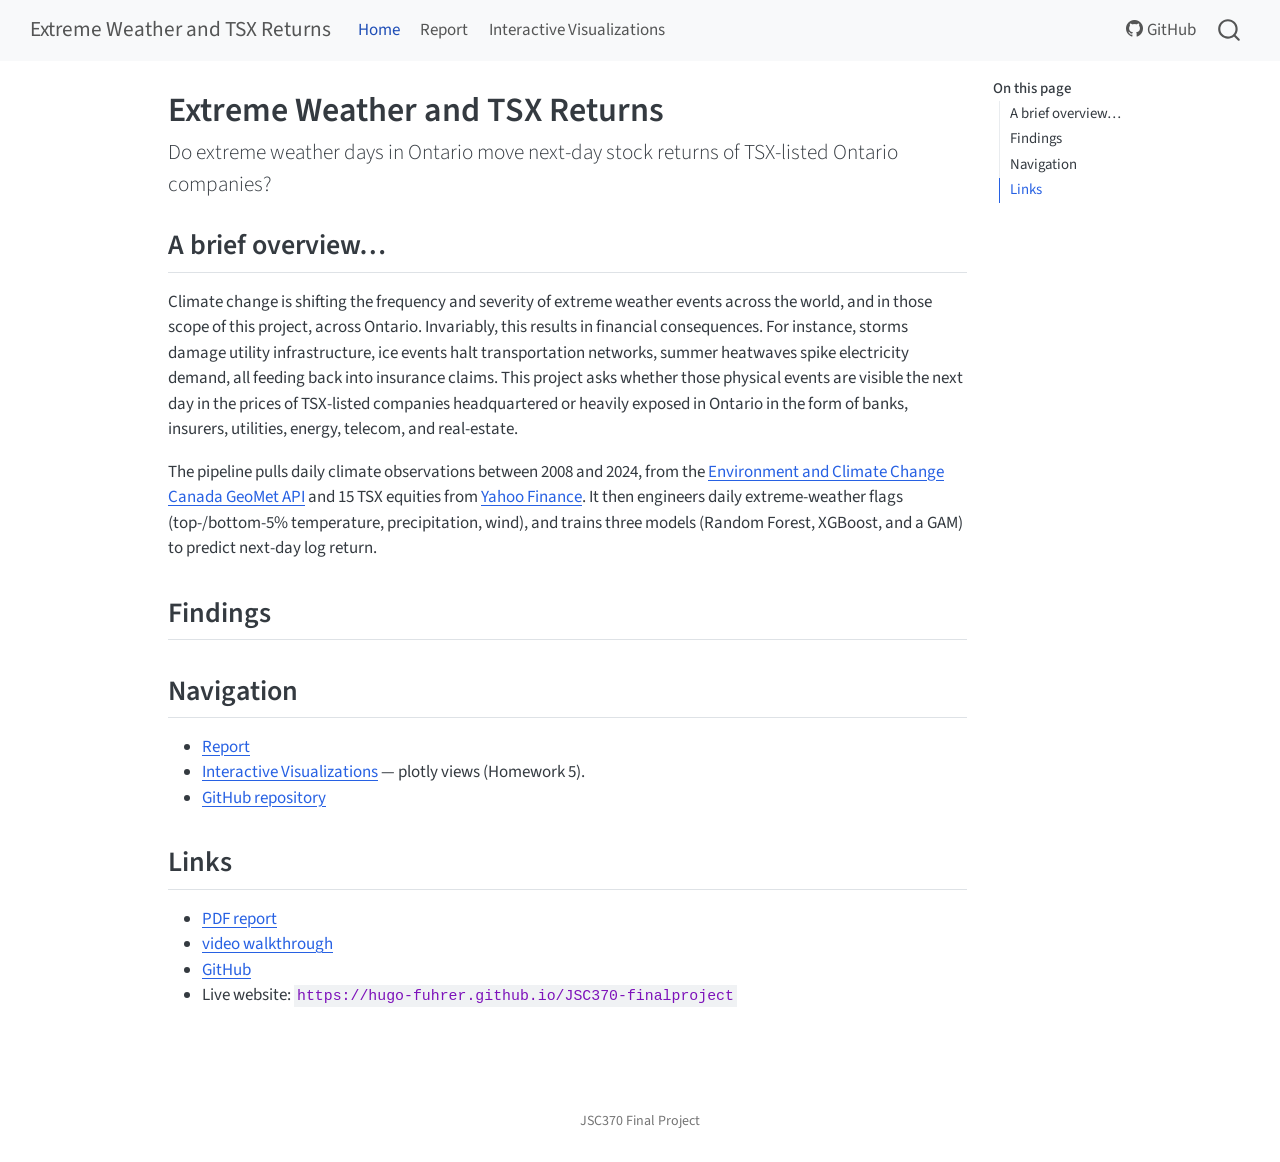
==== index.html @ 1f85025d "Built site for gh-pages" ====
<!DOCTYPE html>
<html xmlns="http://www.w3.org/1999/xhtml" lang="en" xml:lang="en"><head>

<meta charset="utf-8">
<meta name="generator" content="quarto-1.8.26">

<meta name="viewport" content="width=device-width, initial-scale=1.0, user-scalable=yes">


<title>Extreme Weather and TSX Returns</title>
<style>
code{white-space: pre-wrap;}
span.smallcaps{font-variant: small-caps;}
div.columns{display: flex; gap: min(4vw, 1.5em);}
div.column{flex: auto; overflow-x: auto;}
div.hanging-indent{margin-left: 1.5em; text-indent: -1.5em;}
ul.task-list{list-style: none;}
ul.task-list li input[type="checkbox"] {
  width: 0.8em;
  margin: 0 0.8em 0.2em -1em; /* quarto-specific, see https://github.com/quarto-dev/quarto-cli/issues/4556 */ 
  vertical-align: middle;
}
</style>


<script src="site_libs/quarto-nav/quarto-nav.js"></script>
<script src="site_libs/quarto-nav/headroom.min.js"></script>
<script src="site_libs/clipboard/clipboard.min.js"></script>
<script src="site_libs/quarto-search/autocomplete.umd.js"></script>
<script src="site_libs/quarto-search/fuse.min.js"></script>
<script src="site_libs/quarto-search/quarto-search.js"></script>
<meta name="quarto:offset" content="./">
<script src="site_libs/quarto-html/quarto.js" type="module"></script>
<script src="site_libs/quarto-html/tabsets/tabsets.js" type="module"></script>
<script src="site_libs/quarto-html/axe/axe-check.js" type="module"></script>
<script src="site_libs/quarto-html/popper.min.js"></script>
<script src="site_libs/quarto-html/tippy.umd.min.js"></script>
<script src="site_libs/quarto-html/anchor.min.js"></script>
<link href="site_libs/quarto-html/tippy.css" rel="stylesheet">
<link href="site_libs/quarto-html/quarto-syntax-highlighting-587c61ba64f3a5504c4d52d930310e48.css" rel="stylesheet" id="quarto-text-highlighting-styles">
<script src="site_libs/bootstrap/bootstrap.min.js"></script>
<link href="site_libs/bootstrap/bootstrap-icons.css" rel="stylesheet">
<link href="site_libs/bootstrap/bootstrap-35155b22413c9ef7a79a96887d465071.min.css" rel="stylesheet" append-hash="true" id="quarto-bootstrap" data-mode="light">
<script id="quarto-search-options" type="application/json">{
  "location": "navbar",
  "copy-button": false,
  "collapse-after": 3,
  "panel-placement": "end",
  "type": "overlay",
  "limit": 50,
  "keyboard-shortcut": [
    "f",
    "/",
    "s"
  ],
  "show-item-context": false,
  "language": {
    "search-no-results-text": "No results",
    "search-matching-documents-text": "matching documents",
    "search-copy-link-title": "Copy link to search",
    "search-hide-matches-text": "Hide additional matches",
    "search-more-match-text": "more match in this document",
    "search-more-matches-text": "more matches in this document",
    "search-clear-button-title": "Clear",
    "search-text-placeholder": "",
    "search-detached-cancel-button-title": "Cancel",
    "search-submit-button-title": "Submit",
    "search-label": "Search"
  }
}</script>


</head>

<body class="nav-fixed quarto-light">

<div id="quarto-search-results"></div>
  <header id="quarto-header" class="headroom fixed-top">
    <nav class="navbar navbar-expand-lg " data-bs-theme="dark">
      <div class="navbar-container container-fluid">
      <div class="navbar-brand-container mx-auto">
    <a class="navbar-brand" href="./index.html">
    <span class="navbar-title">Extreme Weather and TSX Returns</span>
    </a>
  </div>
            <div id="quarto-search" class="" title="Search"></div>
          <button class="navbar-toggler" type="button" data-bs-toggle="collapse" data-bs-target="#navbarCollapse" aria-controls="navbarCollapse" role="menu" aria-expanded="false" aria-label="Toggle navigation" onclick="if (window.quartoToggleHeadroom) { window.quartoToggleHeadroom(); }">
  <span class="navbar-toggler-icon"></span>
</button>
          <div class="collapse navbar-collapse" id="navbarCollapse">
            <ul class="navbar-nav navbar-nav-scroll me-auto">
  <li class="nav-item">
    <a class="nav-link active" href="./index.html" aria-current="page"> 
<span class="menu-text">Home</span></a>
  </li>  
  <li class="nav-item">
    <a class="nav-link" href="./report.html"> 
<span class="menu-text">Report</span></a>
  </li>  
  <li class="nav-item">
    <a class="nav-link" href="./viz.html"> 
<span class="menu-text">Interactive Visualizations</span></a>
  </li>  
</ul>
            <ul class="navbar-nav navbar-nav-scroll ms-auto">
  <li class="nav-item">
    <a class="nav-link" href="https://github.com/hugo-fuhrer/JSC370-finalproject"> <i class="bi bi-github" role="img">
</i> 
<span class="menu-text">GitHub</span></a>
  </li>  
</ul>
          </div> <!-- /navcollapse -->
            <div class="quarto-navbar-tools">
</div>
      </div> <!-- /container-fluid -->
    </nav>
</header>
<!-- content -->
<div id="quarto-content" class="quarto-container page-columns page-rows-contents page-layout-article page-navbar">
<!-- sidebar -->
<!-- margin-sidebar -->
    <div id="quarto-margin-sidebar" class="sidebar margin-sidebar">
        <nav id="TOC" role="doc-toc" class="toc-active">
    <h2 id="toc-title">On this page</h2>
   
  <ul>
  <li><a href="#a-brief-overview" id="toc-a-brief-overview" class="nav-link active" data-scroll-target="#a-brief-overview">A brief overview…</a></li>
  <li><a href="#findings" id="toc-findings" class="nav-link" data-scroll-target="#findings">Findings</a></li>
  <li><a href="#navigation" id="toc-navigation" class="nav-link" data-scroll-target="#navigation">Navigation</a></li>
  <li><a href="#links" id="toc-links" class="nav-link" data-scroll-target="#links">Links</a></li>
  </ul>
</nav>
    </div>
<!-- main -->
<main class="content" id="quarto-document-content">

<header id="title-block-header" class="quarto-title-block default">
<div class="quarto-title">
<h1 class="title">Extreme Weather and TSX Returns</h1>
<p class="subtitle lead">Do extreme weather days in Ontario move next-day stock returns of TSX-listed Ontario companies?</p>
</div>



<div class="quarto-title-meta">

    
  
    
  </div>
  


</header>


<section id="a-brief-overview" class="level2">
<h2 class="anchored" data-anchor-id="a-brief-overview">A brief overview…</h2>
<p>Climate change is shifting the frequency and severity of extreme weather events across the world, and in those scope of this project, across Ontario. Invariably, this results in financial consequences. For instance, storms damage utility infrastructure, ice events halt transportation networks, summer heatwaves spike electricity demand, all feeding back into insurance claims. This project asks whether those physical events are visible the next day in the prices of TSX-listed companies headquartered or heavily exposed in Ontario in the form of banks, insurers, utilities, energy, telecom, and real-estate.</p>
<p>The pipeline pulls daily climate observations between 2008 and 2024, from the <a href="https://api.weather.gc.ca/">Environment and Climate Change Canada GeoMet API</a> and 15 TSX equities from <a href="https://finance.yahoo.com/">Yahoo Finance</a>. It then engineers daily extreme-weather flags (top-/bottom-5% temperature, precipitation, wind), and trains three models (Random Forest, XGBoost, and a GAM) to predict next-day log return.</p>
</section>
<section id="findings" class="level2">
<h2 class="anchored" data-anchor-id="findings">Findings</h2>
</section>
<section id="navigation" class="level2">
<h2 class="anchored" data-anchor-id="navigation">Navigation</h2>
<ul>
<li><strong><a href="./report.html">Report</a></strong></li>
<li><strong><a href="./viz.html">Interactive Visualizations</a></strong> — plotly views (Homework 5).</li>
<li><strong><a href="https://github.com/hugo-fuhrer/JSC370-finalproject">GitHub repository</a></strong></li>
</ul>
</section>
<section id="links" class="level2">
<h2 class="anchored" data-anchor-id="links">Links</h2>
<ul>
<li><a href="report.pdf">PDF report</a></li>
<li><a href="">video walkthrough</a></li>
<li><a href="https://github.com/hugo-fuhrer/JSC370-finalproject">GitHub</a></li>
<li>Live website: <code>https://hugo-fuhrer.github.io/JSC370-finalproject</code></li>
</ul>


</section>

</main> <!-- /main -->
<script id="quarto-html-after-body" type="application/javascript">
  window.document.addEventListener("DOMContentLoaded", function (event) {
    const icon = "";
    const anchorJS = new window.AnchorJS();
    anchorJS.options = {
      placement: 'right',
      icon: icon
    };
    anchorJS.add('.anchored');
    const isCodeAnnotation = (el) => {
      for (const clz of el.classList) {
        if (clz.startsWith('code-annotation-')) {                     
          return true;
        }
      }
      return false;
    }
    const onCopySuccess = function(e) {
      // button target
      const button = e.trigger;
      // don't keep focus
      button.blur();
      // flash "checked"
      button.classList.add('code-copy-button-checked');
      var currentTitle = button.getAttribute("title");
      button.setAttribute("title", "Copied!");
      let tooltip;
      if (window.bootstrap) {
        button.setAttribute("data-bs-toggle", "tooltip");
        button.setAttribute("data-bs-placement", "left");
        button.setAttribute("data-bs-title", "Copied!");
        tooltip = new bootstrap.Tooltip(button, 
          { trigger: "manual", 
            customClass: "code-copy-button-tooltip",
            offset: [0, -8]});
        tooltip.show();    
      }
      setTimeout(function() {
        if (tooltip) {
          tooltip.hide();
          button.removeAttribute("data-bs-title");
          button.removeAttribute("data-bs-toggle");
          button.removeAttribute("data-bs-placement");
        }
        button.setAttribute("title", currentTitle);
        button.classList.remove('code-copy-button-checked');
      }, 1000);
      // clear code selection
      e.clearSelection();
    }
    const getTextToCopy = function(trigger) {
      const outerScaffold = trigger.parentElement.cloneNode(true);
      const codeEl = outerScaffold.querySelector('code');
      for (const childEl of codeEl.children) {
        if (isCodeAnnotation(childEl)) {
          childEl.remove();
        }
      }
      return codeEl.innerText;
    }
    const clipboard = new window.ClipboardJS('.code-copy-button:not([data-in-quarto-modal])', {
      text: getTextToCopy
    });
    clipboard.on('success', onCopySuccess);
    if (window.document.getElementById('quarto-embedded-source-code-modal')) {
      const clipboardModal = new window.ClipboardJS('.code-copy-button[data-in-quarto-modal]', {
        text: getTextToCopy,
        container: window.document.getElementById('quarto-embedded-source-code-modal')
      });
      clipboardModal.on('success', onCopySuccess);
    }
      var localhostRegex = new RegExp(/^(?:http|https):\/\/localhost\:?[0-9]*\//);
      var mailtoRegex = new RegExp(/^mailto:/);
        var filterRegex = new RegExp('/' + window.location.host + '/');
      var isInternal = (href) => {
          return filterRegex.test(href) || localhostRegex.test(href) || mailtoRegex.test(href);
      }
      // Inspect non-navigation links and adorn them if external
     var links = window.document.querySelectorAll('a[href]:not(.nav-link):not(.navbar-brand):not(.toc-action):not(.sidebar-link):not(.sidebar-item-toggle):not(.pagination-link):not(.no-external):not([aria-hidden]):not(.dropdown-item):not(.quarto-navigation-tool):not(.about-link)');
      for (var i=0; i<links.length; i++) {
        const link = links[i];
        if (!isInternal(link.href)) {
          // undo the damage that might have been done by quarto-nav.js in the case of
          // links that we want to consider external
          if (link.dataset.originalHref !== undefined) {
            link.href = link.dataset.originalHref;
          }
        }
      }
    function tippyHover(el, contentFn, onTriggerFn, onUntriggerFn) {
      const config = {
        allowHTML: true,
        maxWidth: 500,
        delay: 100,
        arrow: false,
        appendTo: function(el) {
            return el.parentElement;
        },
        interactive: true,
        interactiveBorder: 10,
        theme: 'quarto',
        placement: 'bottom-start',
      };
      if (contentFn) {
        config.content = contentFn;
      }
      if (onTriggerFn) {
        config.onTrigger = onTriggerFn;
      }
      if (onUntriggerFn) {
        config.onUntrigger = onUntriggerFn;
      }
      window.tippy(el, config); 
    }
    const noterefs = window.document.querySelectorAll('a[role="doc-noteref"]');
    for (var i=0; i<noterefs.length; i++) {
      const ref = noterefs[i];
      tippyHover(ref, function() {
        // use id or data attribute instead here
        let href = ref.getAttribute('data-footnote-href') || ref.getAttribute('href');
        try { href = new URL(href).hash; } catch {}
        const id = href.replace(/^#\/?/, "");
        const note = window.document.getElementById(id);
        if (note) {
          return note.innerHTML;
        } else {
          return "";
        }
      });
    }
    const xrefs = window.document.querySelectorAll('a.quarto-xref');
    const processXRef = (id, note) => {
      // Strip column container classes
      const stripColumnClz = (el) => {
        el.classList.remove("page-full", "page-columns");
        if (el.children) {
          for (const child of el.children) {
            stripColumnClz(child);
          }
        }
      }
      stripColumnClz(note)
      if (id === null || id.startsWith('sec-')) {
        // Special case sections, only their first couple elements
        const container = document.createElement("div");
        if (note.children && note.children.length > 2) {
          container.appendChild(note.children[0].cloneNode(true));
          for (let i = 1; i < note.children.length; i++) {
            const child = note.children[i];
            if (child.tagName === "P" && child.innerText === "") {
              continue;
            } else {
              container.appendChild(child.cloneNode(true));
              break;
            }
          }
          if (window.Quarto?.typesetMath) {
            window.Quarto.typesetMath(container);
          }
          return container.innerHTML
        } else {
          if (window.Quarto?.typesetMath) {
            window.Quarto.typesetMath(note);
          }
          return note.innerHTML;
        }
      } else {
        // Remove any anchor links if they are present
        const anchorLink = note.querySelector('a.anchorjs-link');
        if (anchorLink) {
          anchorLink.remove();
        }
        if (window.Quarto?.typesetMath) {
          window.Quarto.typesetMath(note);
        }
        if (note.classList.contains("callout")) {
          return note.outerHTML;
        } else {
          return note.innerHTML;
        }
      }
    }
    for (var i=0; i<xrefs.length; i++) {
      const xref = xrefs[i];
      tippyHover(xref, undefined, function(instance) {
        instance.disable();
        let url = xref.getAttribute('href');
        let hash = undefined; 
        if (url.startsWith('#')) {
          hash = url;
        } else {
          try { hash = new URL(url).hash; } catch {}
        }
        if (hash) {
          const id = hash.replace(/^#\/?/, "");
          const note = window.document.getElementById(id);
          if (note !== null) {
            try {
              const html = processXRef(id, note.cloneNode(true));
              instance.setContent(html);
            } finally {
              instance.enable();
              instance.show();
            }
          } else {
            // See if we can fetch this
            fetch(url.split('#')[0])
            .then(res => res.text())
            .then(html => {
              const parser = new DOMParser();
              const htmlDoc = parser.parseFromString(html, "text/html");
              const note = htmlDoc.getElementById(id);
              if (note !== null) {
                const html = processXRef(id, note);
                instance.setContent(html);
              } 
            }).finally(() => {
              instance.enable();
              instance.show();
            });
          }
        } else {
          // See if we can fetch a full url (with no hash to target)
          // This is a special case and we should probably do some content thinning / targeting
          fetch(url)
          .then(res => res.text())
          .then(html => {
            const parser = new DOMParser();
            const htmlDoc = parser.parseFromString(html, "text/html");
            const note = htmlDoc.querySelector('main.content');
            if (note !== null) {
              // This should only happen for chapter cross references
              // (since there is no id in the URL)
              // remove the first header
              if (note.children.length > 0 && note.children[0].tagName === "HEADER") {
                note.children[0].remove();
              }
              const html = processXRef(null, note);
              instance.setContent(html);
            } 
          }).finally(() => {
            instance.enable();
            instance.show();
          });
        }
      }, function(instance) {
      });
    }
        let selectedAnnoteEl;
        const selectorForAnnotation = ( cell, annotation) => {
          let cellAttr = 'data-code-cell="' + cell + '"';
          let lineAttr = 'data-code-annotation="' +  annotation + '"';
          const selector = 'span[' + cellAttr + '][' + lineAttr + ']';
          return selector;
        }
        const selectCodeLines = (annoteEl) => {
          const doc = window.document;
          const targetCell = annoteEl.getAttribute("data-target-cell");
          const targetAnnotation = annoteEl.getAttribute("data-target-annotation");
          const annoteSpan = window.document.querySelector(selectorForAnnotation(targetCell, targetAnnotation));
          const lines = annoteSpan.getAttribute("data-code-lines").split(",");
          const lineIds = lines.map((line) => {
            return targetCell + "-" + line;
          })
          let top = null;
          let height = null;
          let parent = null;
          if (lineIds.length > 0) {
              //compute the position of the single el (top and bottom and make a div)
              const el = window.document.getElementById(lineIds[0]);
              top = el.offsetTop;
              height = el.offsetHeight;
              parent = el.parentElement.parentElement;
            if (lineIds.length > 1) {
              const lastEl = window.document.getElementById(lineIds[lineIds.length - 1]);
              const bottom = lastEl.offsetTop + lastEl.offsetHeight;
              height = bottom - top;
            }
            if (top !== null && height !== null && parent !== null) {
              // cook up a div (if necessary) and position it 
              let div = window.document.getElementById("code-annotation-line-highlight");
              if (div === null) {
                div = window.document.createElement("div");
                div.setAttribute("id", "code-annotation-line-highlight");
                div.style.position = 'absolute';
                parent.appendChild(div);
              }
              div.style.top = top - 2 + "px";
              div.style.height = height + 4 + "px";
              div.style.left = 0;
              let gutterDiv = window.document.getElementById("code-annotation-line-highlight-gutter");
              if (gutterDiv === null) {
                gutterDiv = window.document.createElement("div");
                gutterDiv.setAttribute("id", "code-annotation-line-highlight-gutter");
                gutterDiv.style.position = 'absolute';
                const codeCell = window.document.getElementById(targetCell);
                const gutter = codeCell.querySelector('.code-annotation-gutter');
                gutter.appendChild(gutterDiv);
              }
              gutterDiv.style.top = top - 2 + "px";
              gutterDiv.style.height = height + 4 + "px";
            }
            selectedAnnoteEl = annoteEl;
          }
        };
        const unselectCodeLines = () => {
          const elementsIds = ["code-annotation-line-highlight", "code-annotation-line-highlight-gutter"];
          elementsIds.forEach((elId) => {
            const div = window.document.getElementById(elId);
            if (div) {
              div.remove();
            }
          });
          selectedAnnoteEl = undefined;
        };
          // Handle positioning of the toggle
      window.addEventListener(
        "resize",
        throttle(() => {
          elRect = undefined;
          if (selectedAnnoteEl) {
            selectCodeLines(selectedAnnoteEl);
          }
        }, 10)
      );
      function throttle(fn, ms) {
      let throttle = false;
      let timer;
        return (...args) => {
          if(!throttle) { // first call gets through
              fn.apply(this, args);
              throttle = true;
          } else { // all the others get throttled
              if(timer) clearTimeout(timer); // cancel #2
              timer = setTimeout(() => {
                fn.apply(this, args);
                timer = throttle = false;
              }, ms);
          }
        };
      }
        // Attach click handler to the DT
        const annoteDls = window.document.querySelectorAll('dt[data-target-cell]');
        for (const annoteDlNode of annoteDls) {
          annoteDlNode.addEventListener('click', (event) => {
            const clickedEl = event.target;
            if (clickedEl !== selectedAnnoteEl) {
              unselectCodeLines();
              const activeEl = window.document.querySelector('dt[data-target-cell].code-annotation-active');
              if (activeEl) {
                activeEl.classList.remove('code-annotation-active');
              }
              selectCodeLines(clickedEl);
              clickedEl.classList.add('code-annotation-active');
            } else {
              // Unselect the line
              unselectCodeLines();
              clickedEl.classList.remove('code-annotation-active');
            }
          });
        }
    const findCites = (el) => {
      const parentEl = el.parentElement;
      if (parentEl) {
        const cites = parentEl.dataset.cites;
        if (cites) {
          return {
            el,
            cites: cites.split(' ')
          };
        } else {
          return findCites(el.parentElement)
        }
      } else {
        return undefined;
      }
    };
    var bibliorefs = window.document.querySelectorAll('a[role="doc-biblioref"]');
    for (var i=0; i<bibliorefs.length; i++) {
      const ref = bibliorefs[i];
      const citeInfo = findCites(ref);
      if (citeInfo) {
        tippyHover(citeInfo.el, function() {
          var popup = window.document.createElement('div');
          citeInfo.cites.forEach(function(cite) {
            var citeDiv = window.document.createElement('div');
            citeDiv.classList.add('hanging-indent');
            citeDiv.classList.add('csl-entry');
            var biblioDiv = window.document.getElementById('ref-' + cite);
            if (biblioDiv) {
              citeDiv.innerHTML = biblioDiv.innerHTML;
            }
            popup.appendChild(citeDiv);
          });
          return popup.innerHTML;
        });
      }
    }
  });
  </script>
</div> <!-- /content -->
<footer class="footer">
  <div class="nav-footer">
    <div class="nav-footer-left">
      &nbsp;
    </div>   
    <div class="nav-footer-center">
<p>JSC370 Final Project</p>
</div>
    <div class="nav-footer-right">
      &nbsp;
    </div>
  </div>
</footer>




</body></html>
---- site_libs/quarto-html/tippy.css ----
.tippy-box[data-animation=fade][data-state=hidden]{opacity:0}[data-tippy-root]{max-width:calc(100vw - 10px)}.tippy-box{position:relative;background-color:#333;color:#fff;border-radius:4px;font-size:14px;line-height:1.4;white-space:normal;outline:0;transition-property:transform,visibility,opacity}.tippy-box[data-placement^=top]>.tippy-arrow{bottom:0}.tippy-box[data-placement^=top]>.tippy-arrow:before{bottom:-7px;left:0;border-width:8px 8px 0;border-top-color:initial;transform-origin:center top}.tippy-box[data-placement^=bottom]>.tippy-arrow{top:0}.tippy-box[data-placement^=bottom]>.tippy-arrow:before{top:-7px;left:0;border-width:0 8px 8px;border-bottom-color:initial;transform-origin:center bottom}.tippy-box[data-placement^=left]>.tippy-arrow{right:0}.tippy-box[data-placement^=left]>.tippy-arrow:before{border-width:8px 0 8px 8px;border-left-color:initial;right:-7px;transform-origin:center left}.tippy-box[data-placement^=right]>.tippy-arrow{left:0}.tippy-box[data-placement^=right]>.tippy-arrow:before{left:-7px;border-width:8px 8px 8px 0;border-right-color:initial;transform-origin:center right}.tippy-box[data-inertia][data-state=visible]{transition-timing-function:cubic-bezier(.54,1.5,.38,1.11)}.tippy-arrow{width:16px;height:16px;color:#333}.tippy-arrow:before{content:"";position:absolute;border-color:transparent;border-style:solid}.tippy-content{position:relative;padding:5px 9px;z-index:1}
---- site_libs/quarto-html/quarto-syntax-highlighting-587c61ba64f3a5504c4d52d930310e48.css ----
/* quarto syntax highlight colors */
:root {
  --quarto-hl-ot-color: #003B4F;
  --quarto-hl-at-color: #657422;
  --quarto-hl-ss-color: #20794D;
  --quarto-hl-an-color: #5E5E5E;
  --quarto-hl-fu-color: #4758AB;
  --quarto-hl-st-color: #20794D;
  --quarto-hl-cf-color: #003B4F;
  --quarto-hl-op-color: #5E5E5E;
  --quarto-hl-er-color: #AD0000;
  --quarto-hl-bn-color: #AD0000;
  --quarto-hl-al-color: #AD0000;
  --quarto-hl-va-color: #111111;
  --quarto-hl-bu-color: inherit;
  --quarto-hl-ex-color: inherit;
  --quarto-hl-pp-color: #AD0000;
  --quarto-hl-in-color: #5E5E5E;
  --quarto-hl-vs-color: #20794D;
  --quarto-hl-wa-color: #5E5E5E;
  --quarto-hl-do-color: #5E5E5E;
  --quarto-hl-im-color: #00769E;
  --quarto-hl-ch-color: #20794D;
  --quarto-hl-dt-color: #AD0000;
  --quarto-hl-fl-color: #AD0000;
  --quarto-hl-co-color: #5E5E5E;
  --quarto-hl-cv-color: #5E5E5E;
  --quarto-hl-cn-color: #8f5902;
  --quarto-hl-sc-color: #5E5E5E;
  --quarto-hl-dv-color: #AD0000;
  --quarto-hl-kw-color: #003B4F;
}

/* other quarto variables */
:root {
  --quarto-font-monospace: SFMono-Regular, Menlo, Monaco, Consolas, "Liberation Mono", "Courier New", monospace;
}

/* syntax highlight based on Pandoc's rules */
pre > code.sourceCode > span {
  color: #003B4F;
}

code.sourceCode > span {
  color: #003B4F;
}

div.sourceCode,
div.sourceCode pre.sourceCode {
  color: #003B4F;
}

/* Normal */
code span {
  color: #003B4F;
}

/* Alert */
code span.al {
  color: #AD0000;
  font-style: inherit;
}

/* Annotation */
code span.an {
  color: #5E5E5E;
  font-style: inherit;
}

/* Attribute */
code span.at {
  color: #657422;
  font-style: inherit;
}

/* BaseN */
code span.bn {
  color: #AD0000;
  font-style: inherit;
}

/* BuiltIn */
code span.bu {
  font-style: inherit;
}

/* ControlFlow */
code span.cf {
  color: #003B4F;
  font-weight: bold;
  font-style: inherit;
}

/* Char */
code span.ch {
  color: #20794D;
  font-style: inherit;
}

/* Constant */
code span.cn {
  color: #8f5902;
  font-style: inherit;
}

/* Comment */
code span.co {
  color: #5E5E5E;
  font-style: inherit;
}

/* CommentVar */
code span.cv {
  color: #5E5E5E;
  font-style: italic;
}

/* Documentation */
code span.do {
  color: #5E5E5E;
  font-style: italic;
}

/* DataType */
code span.dt {
  color: #AD0000;
  font-style: inherit;
}

/* DecVal */
code span.dv {
  color: #AD0000;
  font-style: inherit;
}

/* Error */
code span.er {
  color: #AD0000;
  font-style: inherit;
}

/* Extension */
code span.ex {
  font-style: inherit;
}

/* Float */
code span.fl {
  color: #AD0000;
  font-style: inherit;
}

/* Function */
code span.fu {
  color: #4758AB;
  font-style: inherit;
}

/* Import */
code span.im {
  color: #00769E;
  font-style: inherit;
}

/* Information */
code span.in {
  color: #5E5E5E;
  font-style: inherit;
}

/* Keyword */
code span.kw {
  color: #003B4F;
  font-weight: bold;
  font-style: inherit;
}

/* Operator */
code span.op {
  color: #5E5E5E;
  font-style: inherit;
}

/* Other */
code span.ot {
  color: #003B4F;
  font-style: inherit;
}

/* Preprocessor */
code span.pp {
  color: #AD0000;
  font-style: inherit;
}

/* SpecialChar */
code span.sc {
  color: #5E5E5E;
  font-style: inherit;
}

/* SpecialString */
code span.ss {
  color: #20794D;
  font-style: inherit;
}

/* String */
code span.st {
  color: #20794D;
  font-style: inherit;
}

/* Variable */
code span.va {
  color: #111111;
  font-style: inherit;
}

/* VerbatimString */
code span.vs {
  color: #20794D;
  font-style: inherit;
}

/* Warning */
code span.wa {
  color: #5E5E5E;
  font-style: italic;
}

.prevent-inlining {
  content: "</";
}

/*# sourceMappingURL=2dce1cc6c82594539e1579de68416b47.css.map */
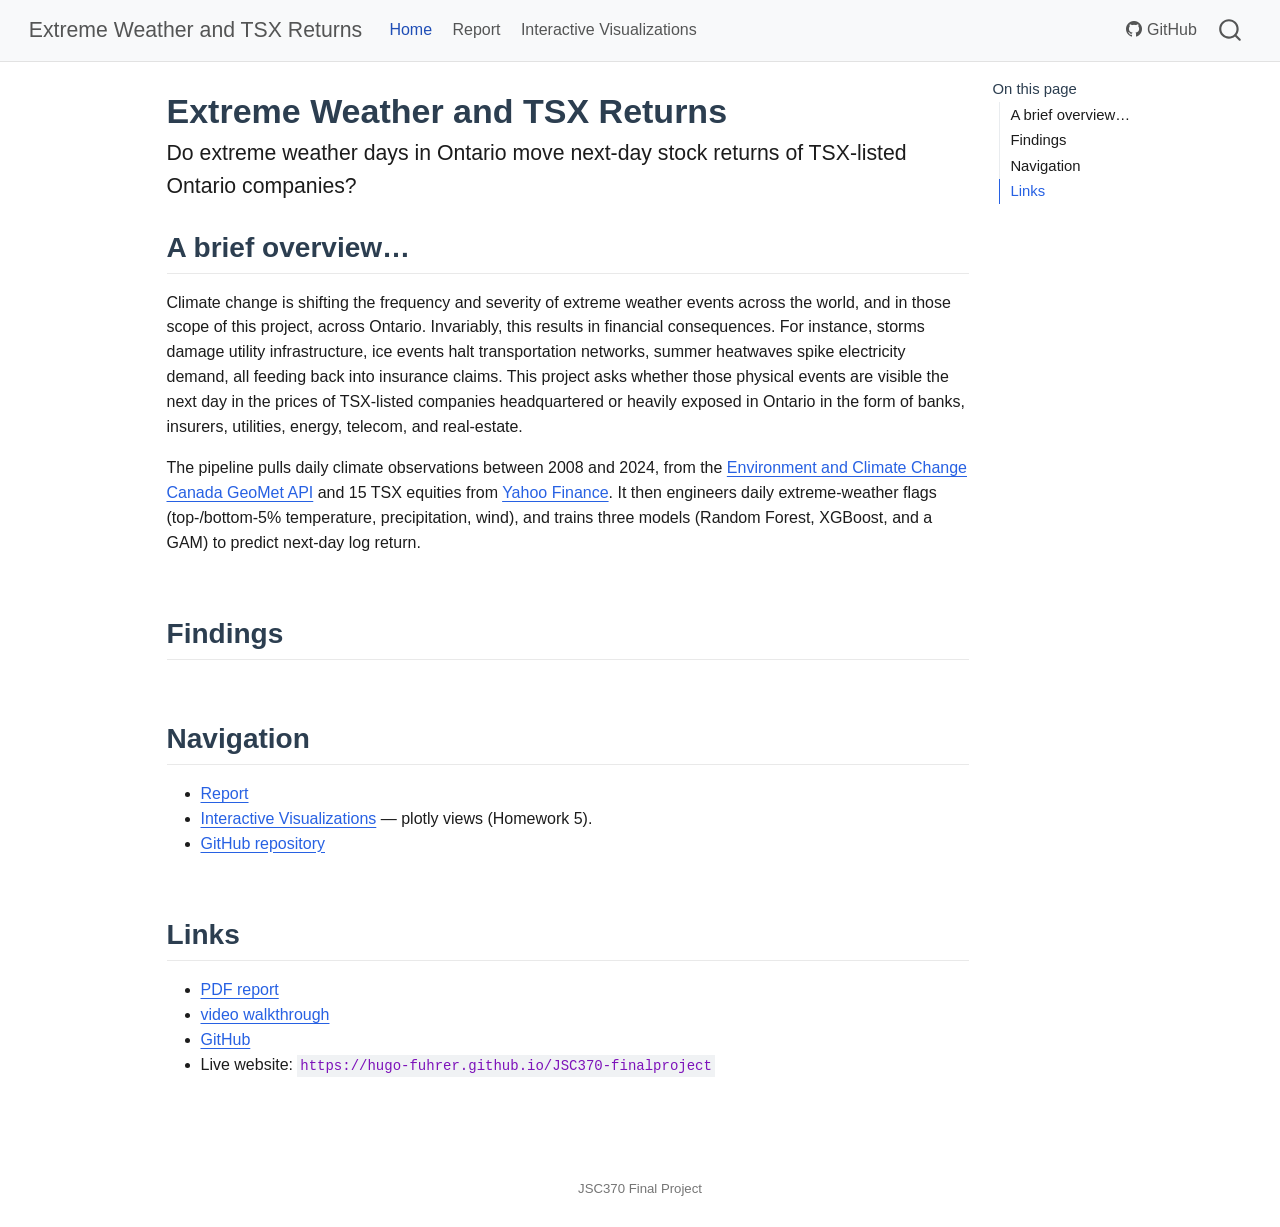
==== commit 368ec310: "Built site for gh-pages" ====
--- a/index.html
+++ b/index.html
@@ -70,6 +70,7 @@
 }</script>
 
 
+<link rel="stylesheet" href="styles.css">
 </head>
 
 <body class="nav-fixed quarto-light">
@@ -256,7 +257,7 @@
     }
       var localhostRegex = new RegExp(/^(?:http|https):\/\/localhost\:?[0-9]*\//);
       var mailtoRegex = new RegExp(/^mailto:/);
-        var filterRegex = new RegExp('/' + window.location.host + '/');
+        var filterRegex = new RegExp("https:\/\/hugo-fuhrer\.github\.io\/JSC370-finalproject\/");
       var isInternal = (href) => {
           return filterRegex.test(href) || localhostRegex.test(href) || mailtoRegex.test(href);
       }
--- a/styles.css
+++ b/styles.css
@@ -0,0 +1,80 @@
+/* JSC370 Final Project styles */
+
+body {
+  font-family: -apple-system, BlinkMacSystemFont, "Segoe UI", Roboto,
+               "Helvetica Neue", Arial, sans-serif;
+  line-height: 1.55;
+  font-size: 16px;
+  color: #1c1c1c;
+}
+
+.navbar {
+  border-bottom: 1px solid #e2e2e2;
+}
+
+h1, h2, h3 {
+  font-weight: 600;
+  color: #2c3e50;
+}
+
+h2 {
+  margin-top: 2.2em;
+  border-bottom: 1px solid #e9e9e9;
+  padding-bottom: 0.3em;
+}
+
+h3 {
+  margin-top: 1.6em;
+}
+
+figure img {
+  max-width: 100%;
+  height: auto;
+  display: block;
+  margin: 1em auto;
+}
+
+figcaption {
+  font-size: 0.92em;
+  color: #555;
+  text-align: center;
+  margin-top: 0.4em;
+  font-style: italic;
+}
+
+table {
+  margin: 1em auto;
+  border-collapse: collapse;
+}
+
+table th {
+  background: #f6f8fa;
+  padding: 0.55em 0.9em;
+  border-bottom: 2px solid #d1d5da;
+}
+
+table td {
+  padding: 0.45em 0.9em;
+  border-bottom: 1px solid #eaecef;
+}
+
+blockquote {
+  border-left: 4px solid #3b76b8;
+  padding-left: 1em;
+  color: #444;
+  font-style: italic;
+}
+
+iframe {
+  width: 100%;
+  border: 1px solid #ccc;
+  border-radius: 4px;
+}
+
+.summary-callout {
+  background: #f4f9ff;
+  border-left: 4px solid #3b76b8;
+  padding: 1em 1.2em;
+  margin: 1.5em 0;
+  border-radius: 0 4px 4px 0;
+}
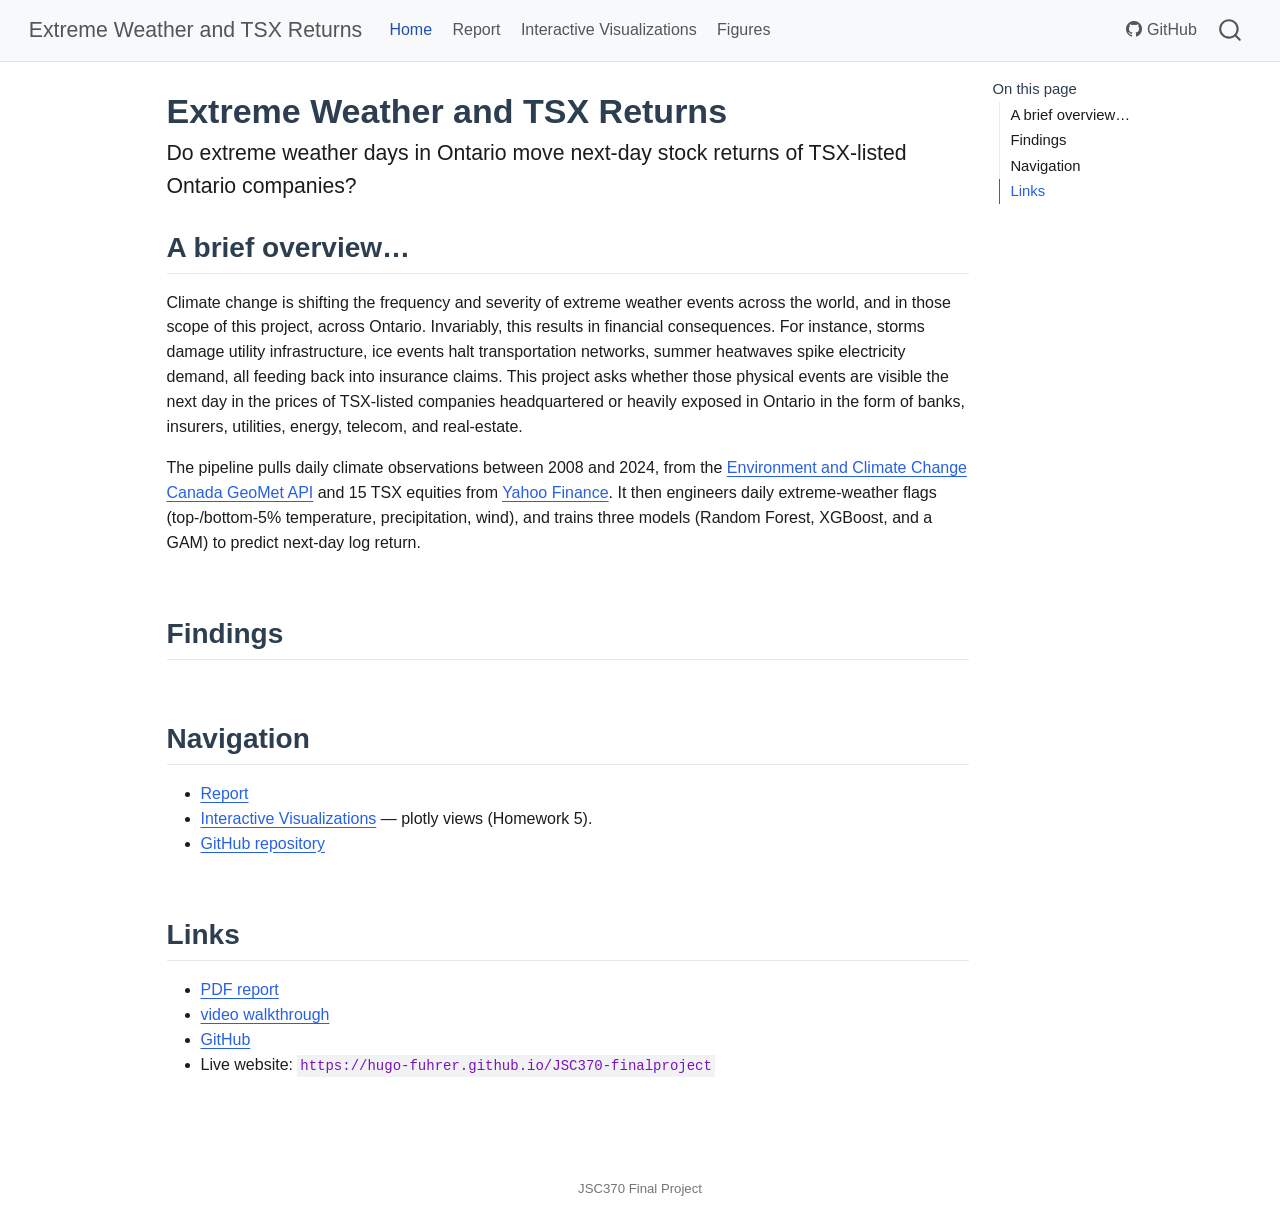
==== commit 2634a222: "Built site for gh-pages" ====
--- a/index.html
+++ b/index.html
@@ -101,6 +101,10 @@
   <li class="nav-item">
     <a class="nav-link" href="./viz.html"> 
 <span class="menu-text">Interactive Visualizations</span></a>
+  </li>  
+  <li class="nav-item">
+    <a class="nav-link" href="./figures.html"> 
+<span class="menu-text">Figures</span></a>
   </li>  
 </ul>
             <ul class="navbar-nav navbar-nav-scroll ms-auto">
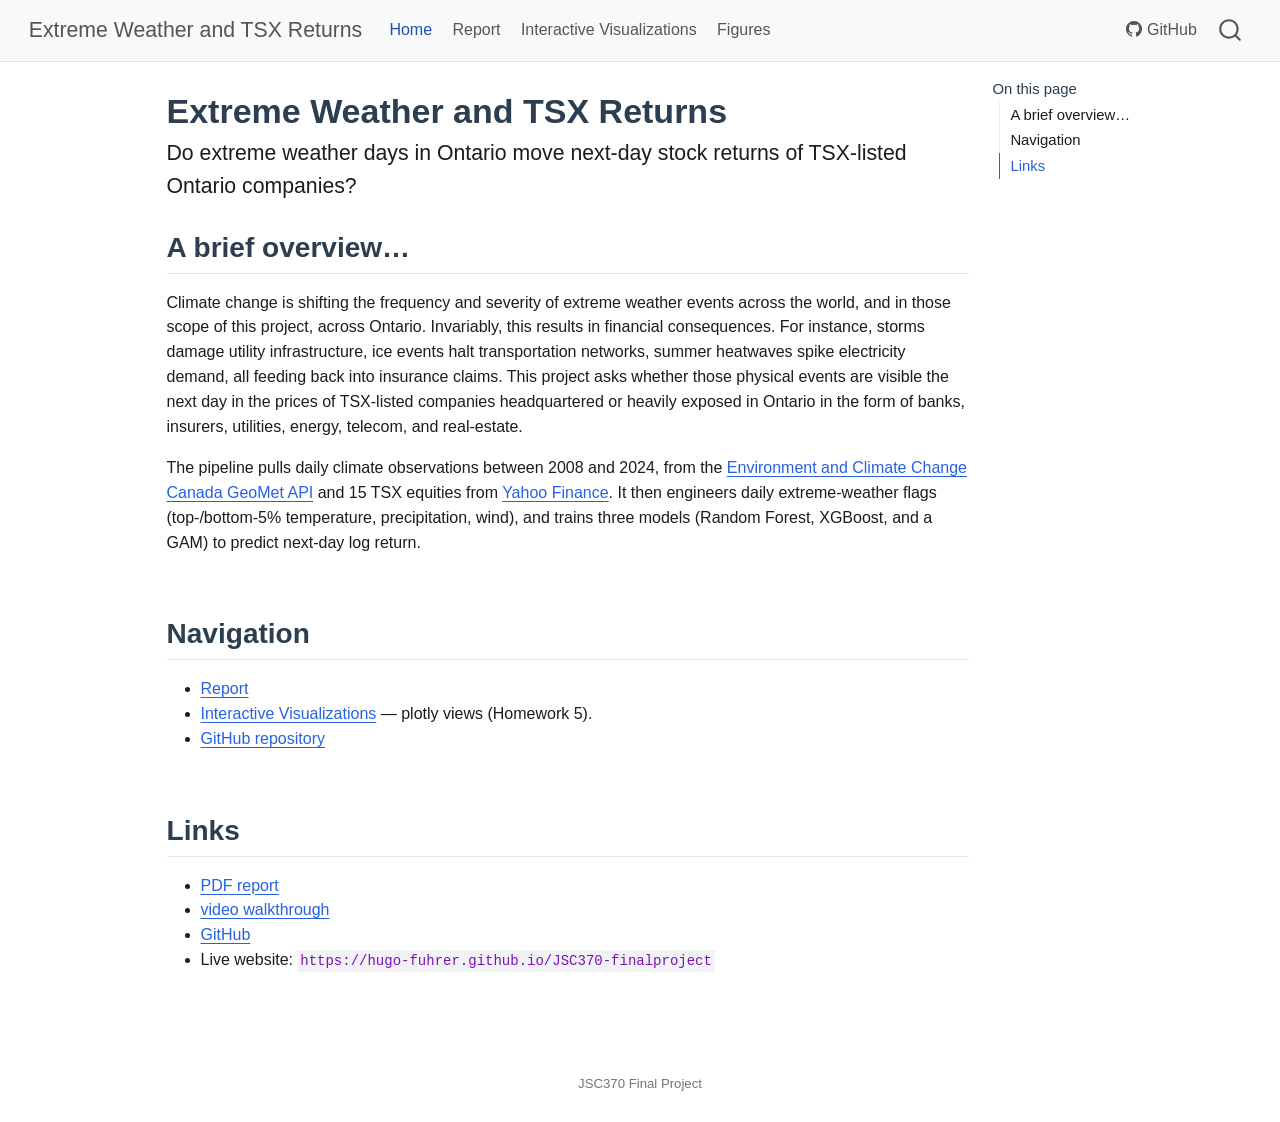
==== commit 361cbcc3: "Built site for gh-pages" ====
--- a/index.html
+++ b/index.html
@@ -130,7 +130,6 @@
    
   <ul>
   <li><a href="#a-brief-overview" id="toc-a-brief-overview" class="nav-link active" data-scroll-target="#a-brief-overview">A brief overview…</a></li>
-  <li><a href="#findings" id="toc-findings" class="nav-link" data-scroll-target="#findings">Findings</a></li>
   <li><a href="#navigation" id="toc-navigation" class="nav-link" data-scroll-target="#navigation">Navigation</a></li>
   <li><a href="#links" id="toc-links" class="nav-link" data-scroll-target="#links">Links</a></li>
   </ul>
@@ -163,9 +162,6 @@
 <h2 class="anchored" data-anchor-id="a-brief-overview">A brief overview…</h2>
 <p>Climate change is shifting the frequency and severity of extreme weather events across the world, and in those scope of this project, across Ontario. Invariably, this results in financial consequences. For instance, storms damage utility infrastructure, ice events halt transportation networks, summer heatwaves spike electricity demand, all feeding back into insurance claims. This project asks whether those physical events are visible the next day in the prices of TSX-listed companies headquartered or heavily exposed in Ontario in the form of banks, insurers, utilities, energy, telecom, and real-estate.</p>
 <p>The pipeline pulls daily climate observations between 2008 and 2024, from the <a href="https://api.weather.gc.ca/">Environment and Climate Change Canada GeoMet API</a> and 15 TSX equities from <a href="https://finance.yahoo.com/">Yahoo Finance</a>. It then engineers daily extreme-weather flags (top-/bottom-5% temperature, precipitation, wind), and trains three models (Random Forest, XGBoost, and a GAM) to predict next-day log return.</p>
-</section>
-<section id="findings" class="level2">
-<h2 class="anchored" data-anchor-id="findings">Findings</h2>
 </section>
 <section id="navigation" class="level2">
 <h2 class="anchored" data-anchor-id="navigation">Navigation</h2>
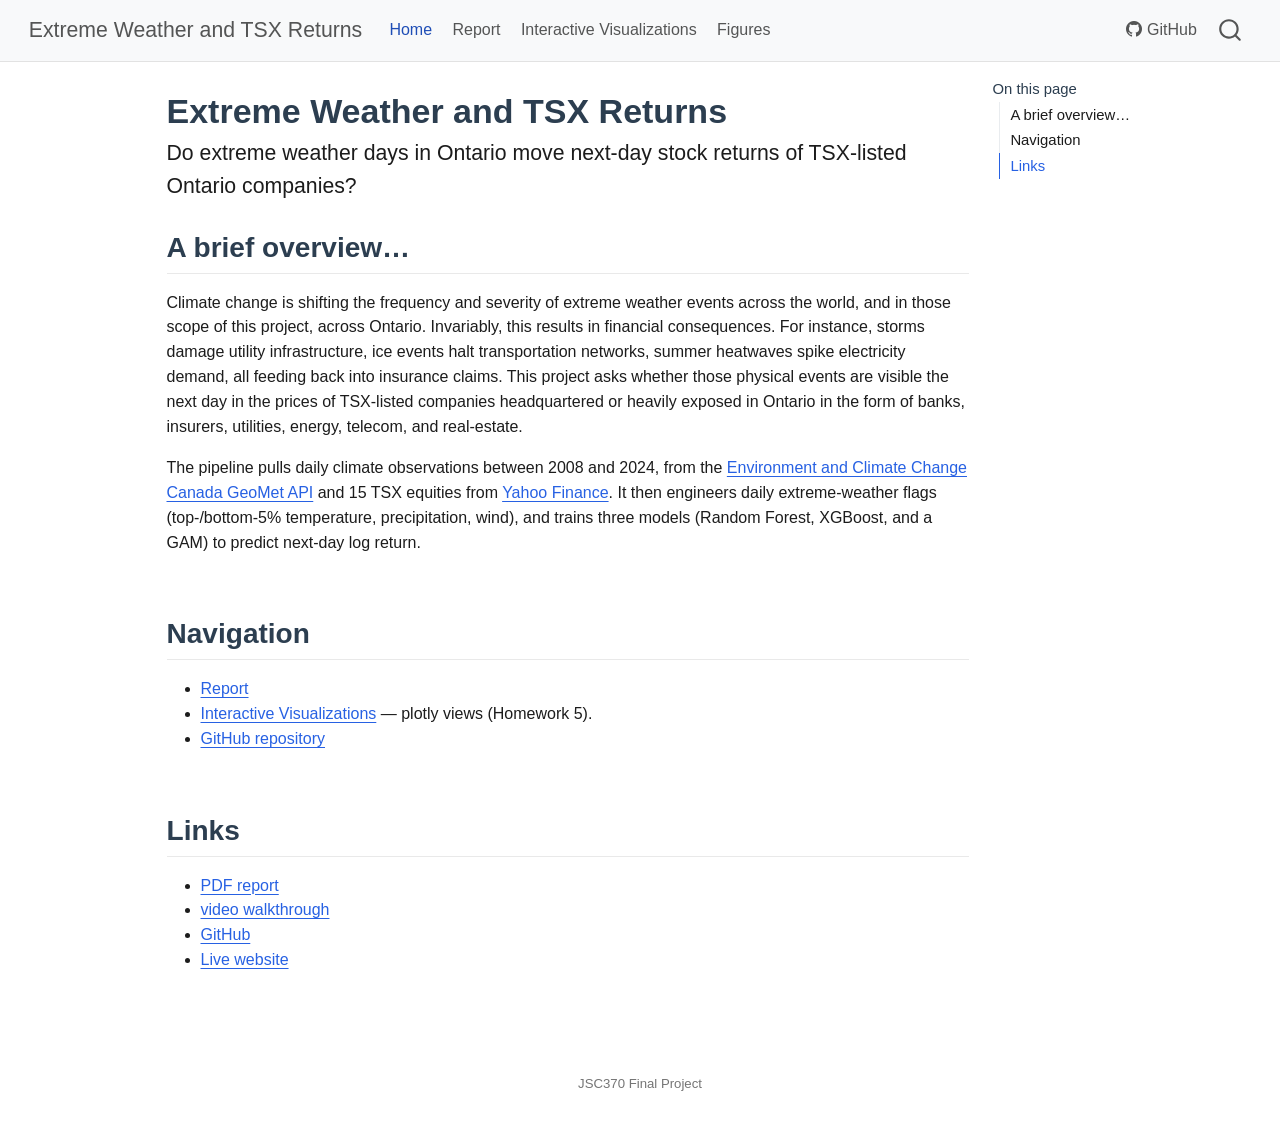
==== commit 3ecaf2d2: "Built site for gh-pages" ====
--- a/index.html
+++ b/index.html
@@ -174,10 +174,10 @@
 <section id="links" class="level2">
 <h2 class="anchored" data-anchor-id="links">Links</h2>
 <ul>
-<li><a href="report.pdf">PDF report</a></li>
+<li><a href="report_cut.pdf">PDF report</a></li>
 <li><a href="">video walkthrough</a></li>
 <li><a href="https://github.com/hugo-fuhrer/JSC370-finalproject">GitHub</a></li>
-<li>Live website: <code>https://hugo-fuhrer.github.io/JSC370-finalproject</code></li>
+<li><a href="https://hugo-fuhrer.github.io/JSC370-finalproject">Live website</a></li>
 </ul>
 
 
